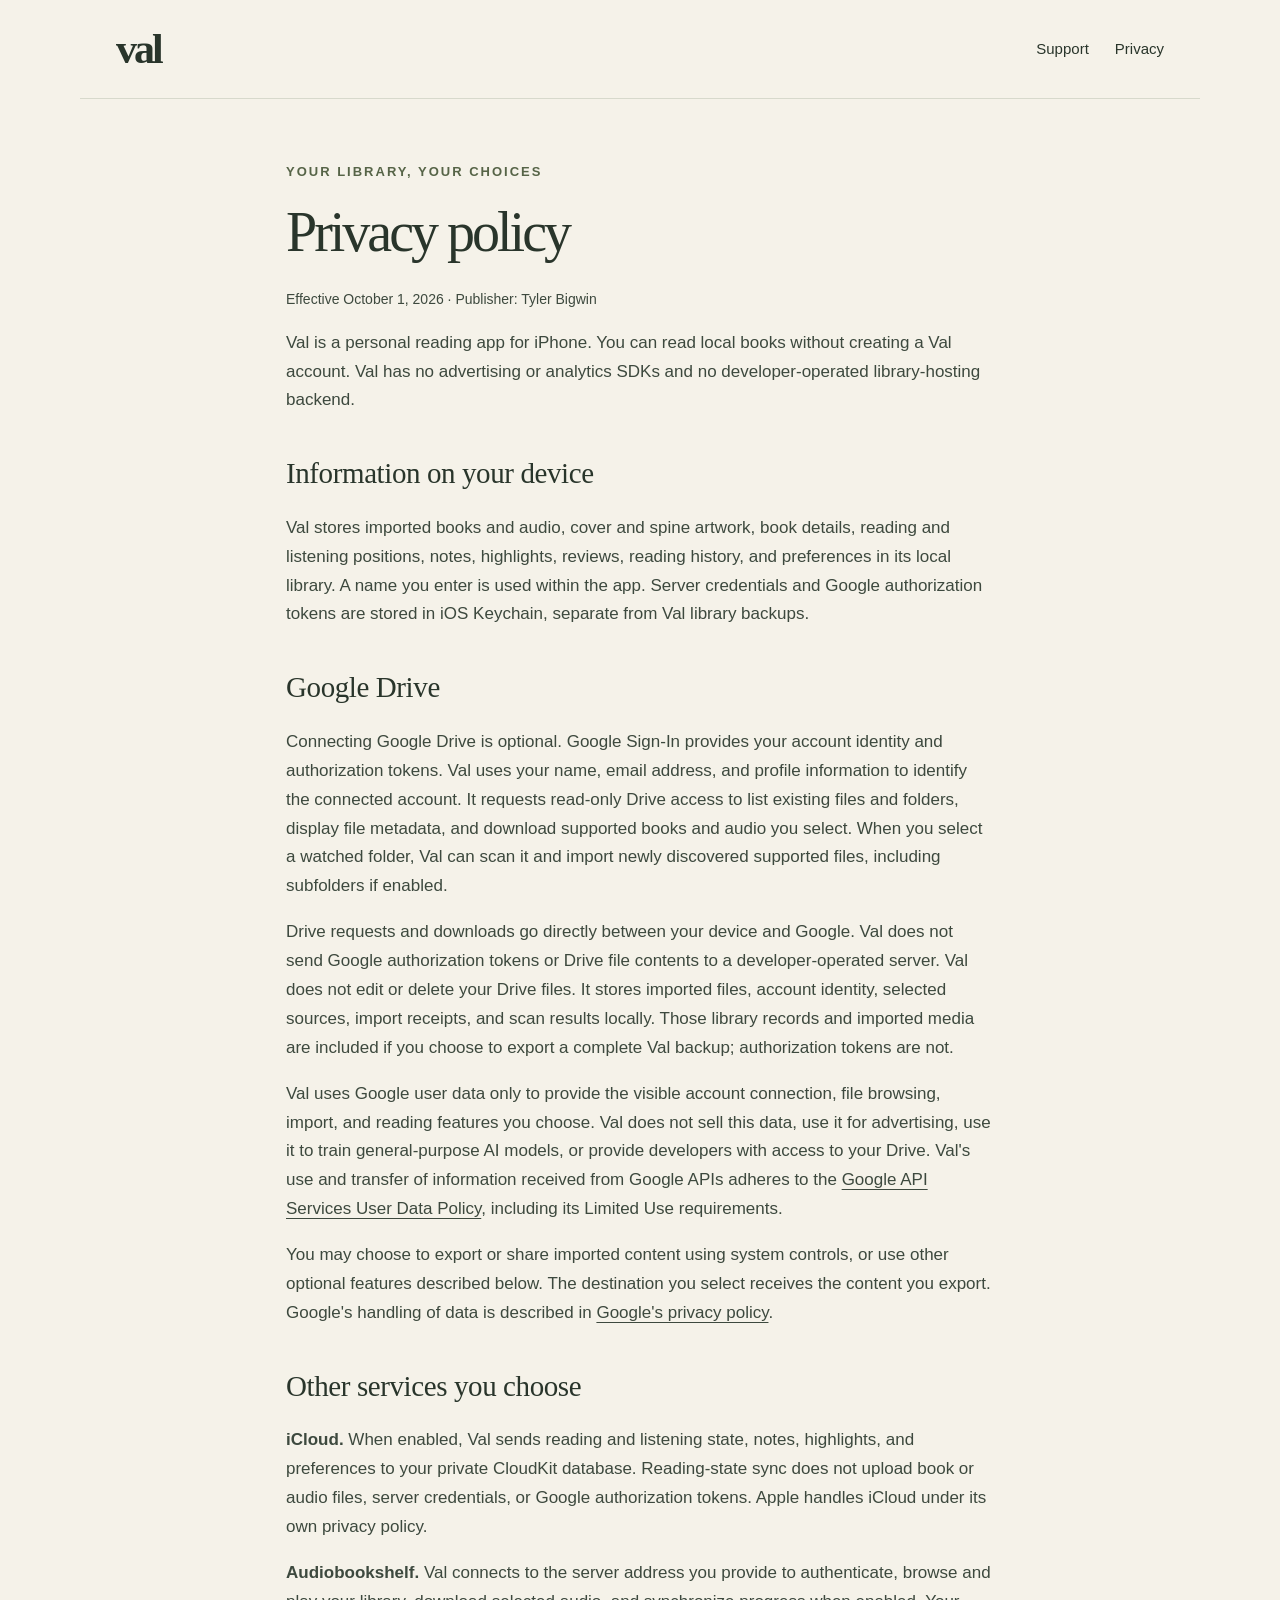
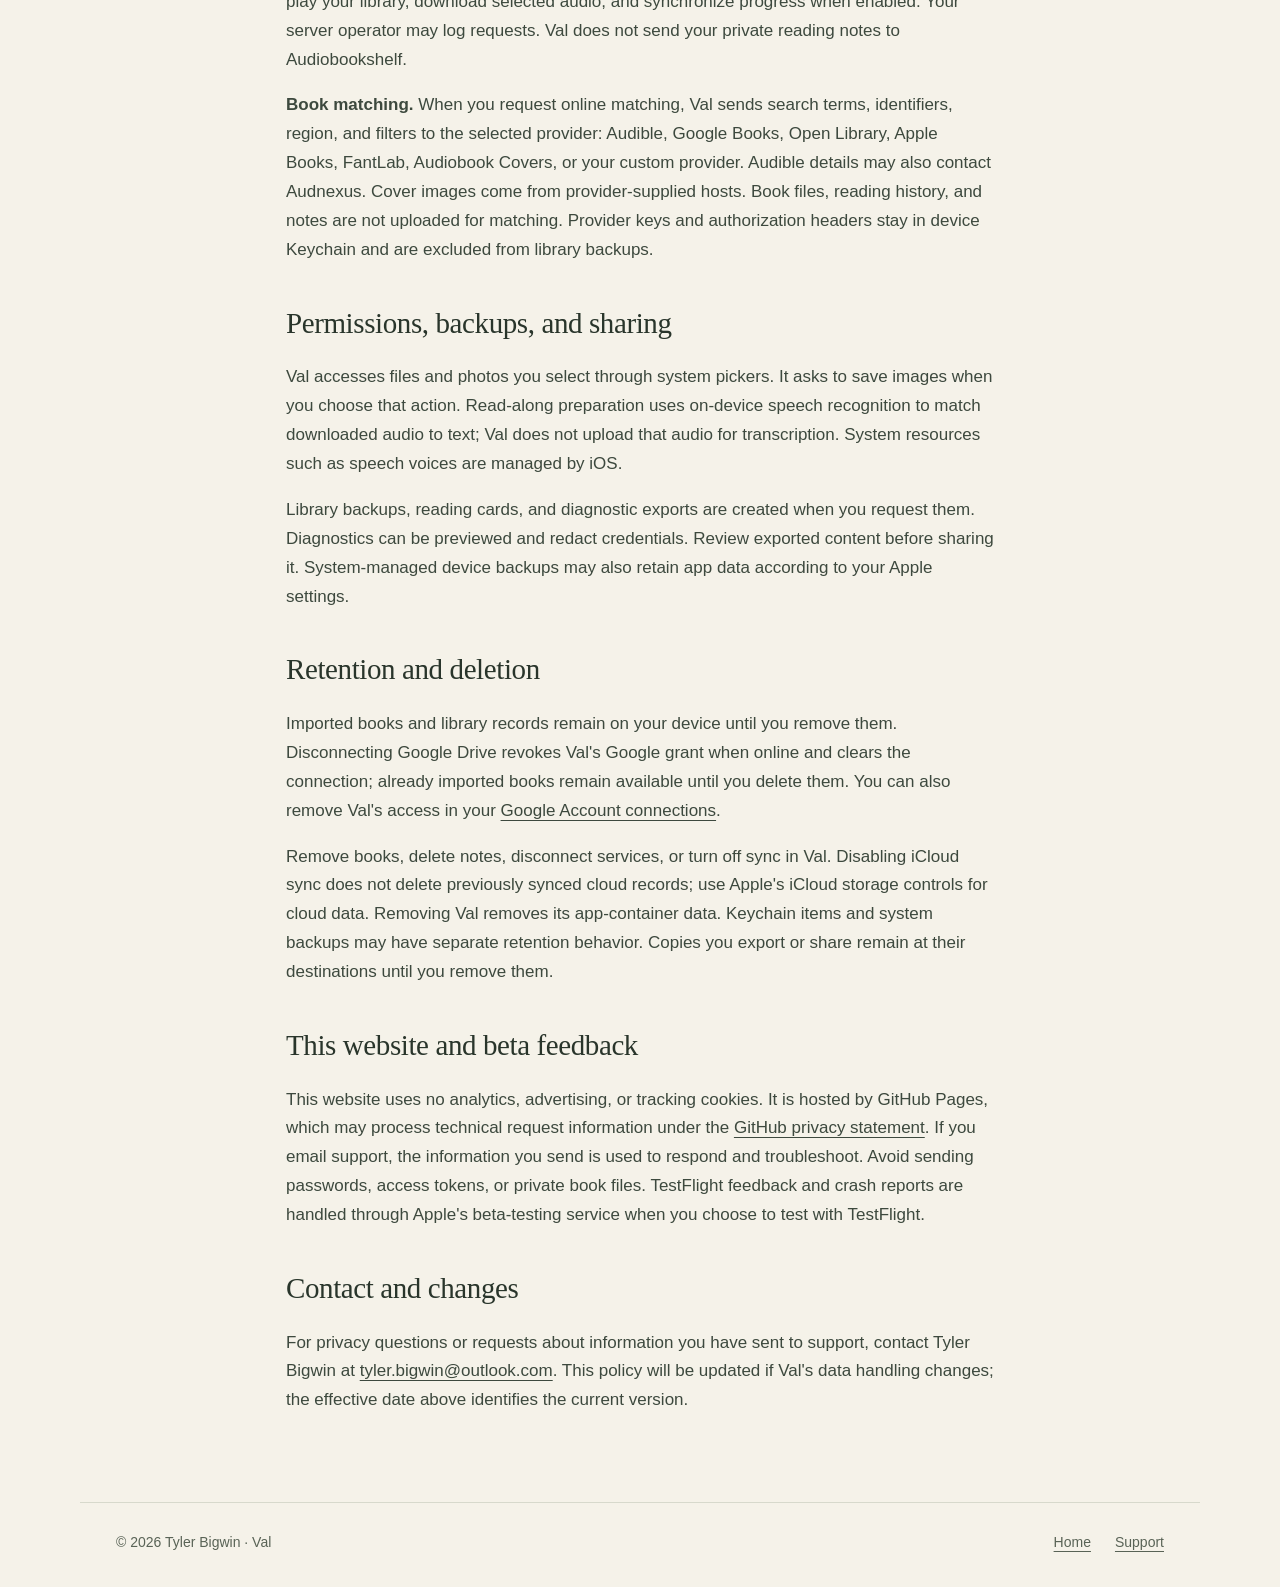
==== privacy/index.html @ 300e4e46 "Publish Val homepage, privacy policy, and support" ====
<!doctype html><html lang="en"><head><meta charset="utf-8"><meta name="viewport" content="width=device-width,initial-scale=1"><title>Privacy policy · Val</title><meta name="description" content="How Val handles your library, optional connections, and Google Drive data."><link rel="icon" href="../assets/icon.png"><link rel="stylesheet" href="../styles.css"><link rel="canonical" href="https://cedartv.github.io/val/privacy/"></head><body><header><a class="brand" href="../" aria-label="Val home">val</a><nav aria-label="Main navigation"><a href="../support/">Support</a><a href="./" aria-current="page">Privacy</a></nav></header><main class="document"><div class="eyebrow">Your library, your choices</div><h1>Privacy policy</h1><p class="small">Effective October 1, 2026 · Publisher: Tyler Bigwin</p><p>Val is a personal reading app for iPhone. You can read local books without creating a Val account. Val has no advertising or analytics SDKs and no developer-operated library-hosting backend.</p>
<h2>Information on your device</h2><p>Val stores imported books and audio, cover and spine artwork, book details, reading and listening positions, notes, highlights, reviews, reading history, and preferences in its local library. A name you enter is used within the app. Server credentials and Google authorization tokens are stored in iOS Keychain, separate from Val library backups.</p>
<h2>Google Drive</h2><p>Connecting Google Drive is optional. Google Sign-In provides your account identity and authorization tokens. Val uses your name, email address, and profile information to identify the connected account. It requests read-only Drive access to list existing files and folders, display file metadata, and download supported books and audio you select. When you select a watched folder, Val can scan it and import newly discovered supported files, including subfolders if enabled.</p><p>Drive requests and downloads go directly between your device and Google. Val does not send Google authorization tokens or Drive file contents to a developer-operated server. Val does not edit or delete your Drive files. It stores imported files, account identity, selected sources, import receipts, and scan results locally. Those library records and imported media are included if you choose to export a complete Val backup; authorization tokens are not.</p><p>Val uses Google user data only to provide the visible account connection, file browsing, import, and reading features you choose. Val does not sell this data, use it for advertising, use it to train general-purpose AI models, or provide developers with access to your Drive. Val's use and transfer of information received from Google APIs adheres to the <a href="https://developers.google.com/terms/api-services-user-data-policy">Google API Services User Data Policy</a>, including its Limited Use requirements.</p><p>You may choose to export or share imported content using system controls, or use other optional features described below. The destination you select receives the content you export. Google's handling of data is described in <a href="https://policies.google.com/privacy">Google's privacy policy</a>.</p>
<h2>Other services you choose</h2><p><strong>iCloud.</strong> When enabled, Val sends reading and listening state, notes, highlights, and preferences to your private CloudKit database. Reading-state sync does not upload book or audio files, server credentials, or Google authorization tokens. Apple handles iCloud under its own privacy policy.</p><p><strong>Audiobookshelf.</strong> Val connects to the server address you provide to authenticate, browse and play your library, download selected audio, and synchronize progress when enabled. Your server operator may log requests. Val does not send your private reading notes to Audiobookshelf.</p><p><strong>Book matching.</strong> When you request online matching, Val sends search terms, identifiers, region, and filters to the selected provider: Audible, Google Books, Open Library, Apple Books, FantLab, Audiobook Covers, or your custom provider. Audible details may also contact Audnexus. Cover images come from provider-supplied hosts. Book files, reading history, and notes are not uploaded for matching. Provider keys and authorization headers stay in device Keychain and are excluded from library backups.</p>
<h2>Permissions, backups, and sharing</h2><p>Val accesses files and photos you select through system pickers. It asks to save images when you choose that action. Read-along preparation uses on-device speech recognition to match downloaded audio to text; Val does not upload that audio for transcription. System resources such as speech voices are managed by iOS.</p><p>Library backups, reading cards, and diagnostic exports are created when you request them. Diagnostics can be previewed and redact credentials. Review exported content before sharing it. System-managed device backups may also retain app data according to your Apple settings.</p>
<h2>Retention and deletion</h2><p>Imported books and library records remain on your device until you remove them. Disconnecting Google Drive revokes Val's Google grant when online and clears the connection; already imported books remain available until you delete them. You can also remove Val's access in your <a href="https://myaccount.google.com/connections">Google Account connections</a>.</p><p>Remove books, delete notes, disconnect services, or turn off sync in Val. Disabling iCloud sync does not delete previously synced cloud records; use Apple's iCloud storage controls for cloud data. Removing Val removes its app-container data. Keychain items and system backups may have separate retention behavior. Copies you export or share remain at their destinations until you remove them.</p>
<h2>This website and beta feedback</h2><p>This website uses no analytics, advertising, or tracking cookies. It is hosted by GitHub Pages, which may process technical request information under the <a href="https://docs.github.com/en/site-policy/privacy-policies/github-general-privacy-statement">GitHub privacy statement</a>. If you email support, the information you send is used to respond and troubleshoot. Avoid sending passwords, access tokens, or private book files. TestFlight feedback and crash reports are handled through Apple's beta-testing service when you choose to test with TestFlight.</p>
<h2>Contact and changes</h2><p>For privacy questions or requests about information you have sent to support, contact Tyler Bigwin at <a href="mailto:tyler.bigwin@outlook.com">tyler.bigwin@outlook.com</a>. This policy will be updated if Val's data handling changes; the effective date above identifies the current version.</p></main><footer><span>© 2026 Tyler Bigwin · Val</span><div class="footer-links"><a href="../">Home</a><a href="../support/">Support</a></div></footer></body></html>
---- styles.css ----
:root{--paper:#f5f2e9;--ink:#29352b;--olive:#566447;--line:#d7d9cc;--muted:#596356;--card:#e6eadc}*{box-sizing:border-box}html{color-scheme:light;scroll-behavior:smooth}body{margin:0;background:var(--paper);color:var(--ink);font:17px/1.7 -apple-system,BlinkMacSystemFont,"Segoe UI",sans-serif}a{color:inherit;text-underline-offset:4px}a:hover{color:#506633}a:focus-visible{outline:3px solid var(--olive);outline-offset:6px}header,main,footer{max-width:1120px;margin:auto;padding:0 36px}header{display:flex;align-items:center;justify-content:space-between;gap:24px;padding-top:28px;padding-bottom:28px;border-bottom:1px solid var(--line)}.brand{font:bold 42px/1 Georgia,serif;text-decoration:none;letter-spacing:-3px}nav{display:flex;gap:26px;font-size:15px}nav a{text-decoration:none}h1,h2,h3{font-family:Georgia,"Times New Roman",serif;font-weight:400;line-height:1.12}h1{font-size:clamp(48px,6.8vw,84px);letter-spacing:-3px;margin:18px 0 24px}h2{font-size:38px;letter-spacing:-1px}h3{font-size:25px}.eyebrow{font-size:13px;letter-spacing:2px;text-transform:uppercase;color:var(--olive);font-weight:650}.hero{display:grid;grid-template-columns:1.1fr .9fr;gap:65px;align-items:center;padding:76px 0 82px}.hero p{max-width:500px}.lead{font-size:20px;line-height:1.65;color:var(--muted)}.button{display:inline-block;padding:13px 23px;border-radius:30px;background:var(--ink);color:var(--paper);text-decoration:none;font-size:15px;margin-top:12px}.button:hover{background:var(--olive);color:white}.phone{display:block;width:min(100%,290px);height:auto;border-radius:32px;box-shadow:0 22px 55px #23342224;margin:auto;border:7px solid #263028}.small{font-size:14px;color:var(--muted)}.features{border-top:1px solid var(--line);padding:54px 0;display:grid;grid-template-columns:repeat(3,1fr);gap:38px}.features p{color:var(--muted);font-size:16px}.reading{display:grid;grid-template-columns:.8fr 1.2fr;gap:72px;align-items:center;padding:52px;background:var(--card);border-radius:24px;margin-bottom:70px}.reading h2{margin-top:0}.reading .phone{max-width:230px}.privacy-note{padding:12px 0 60px;max-width:700px}.document{max-width:780px;padding-top:62px;padding-bottom:70px}.document h1{font-size:56px}.document h2{font-size:29px;letter-spacing:-.4px;margin-top:42px}.document ul{padding-left:24px}.document li{margin-bottom:10px}.notice{padding:20px 24px;background:var(--card);border-radius:12px}.document p,.document li{color:#3d493e}footer{border-top:1px solid var(--line);padding-top:28px;padding-bottom:32px;display:flex;justify-content:space-between;gap:24px;font-size:14px;color:var(--muted)}.footer-links{display:flex;gap:24px}@media(max-width:720px){header,main,footer{padding-left:22px;padding-right:22px}header{padding-top:22px;padding-bottom:22px}nav{gap:17px;font-size:14px}.hero{grid-template-columns:1fr;gap:38px;padding:48px 0}.hero h1{max-width:520px}.hero .phone{width:250px}.features{grid-template-columns:1fr;gap:14px;padding:30px 0}.features h3{margin-bottom:8px}.reading{grid-template-columns:1fr;padding:30px 24px;gap:32px;margin-bottom:45px}.reading .copy{grid-row:1}.reading h2{font-size:34px}.document{padding-top:38px}.document h1{font-size:44px;letter-spacing:-1.5px}footer{flex-direction:column}.lead{font-size:18px}}@media(prefers-reduced-motion:reduce){html{scroll-behavior:auto}}
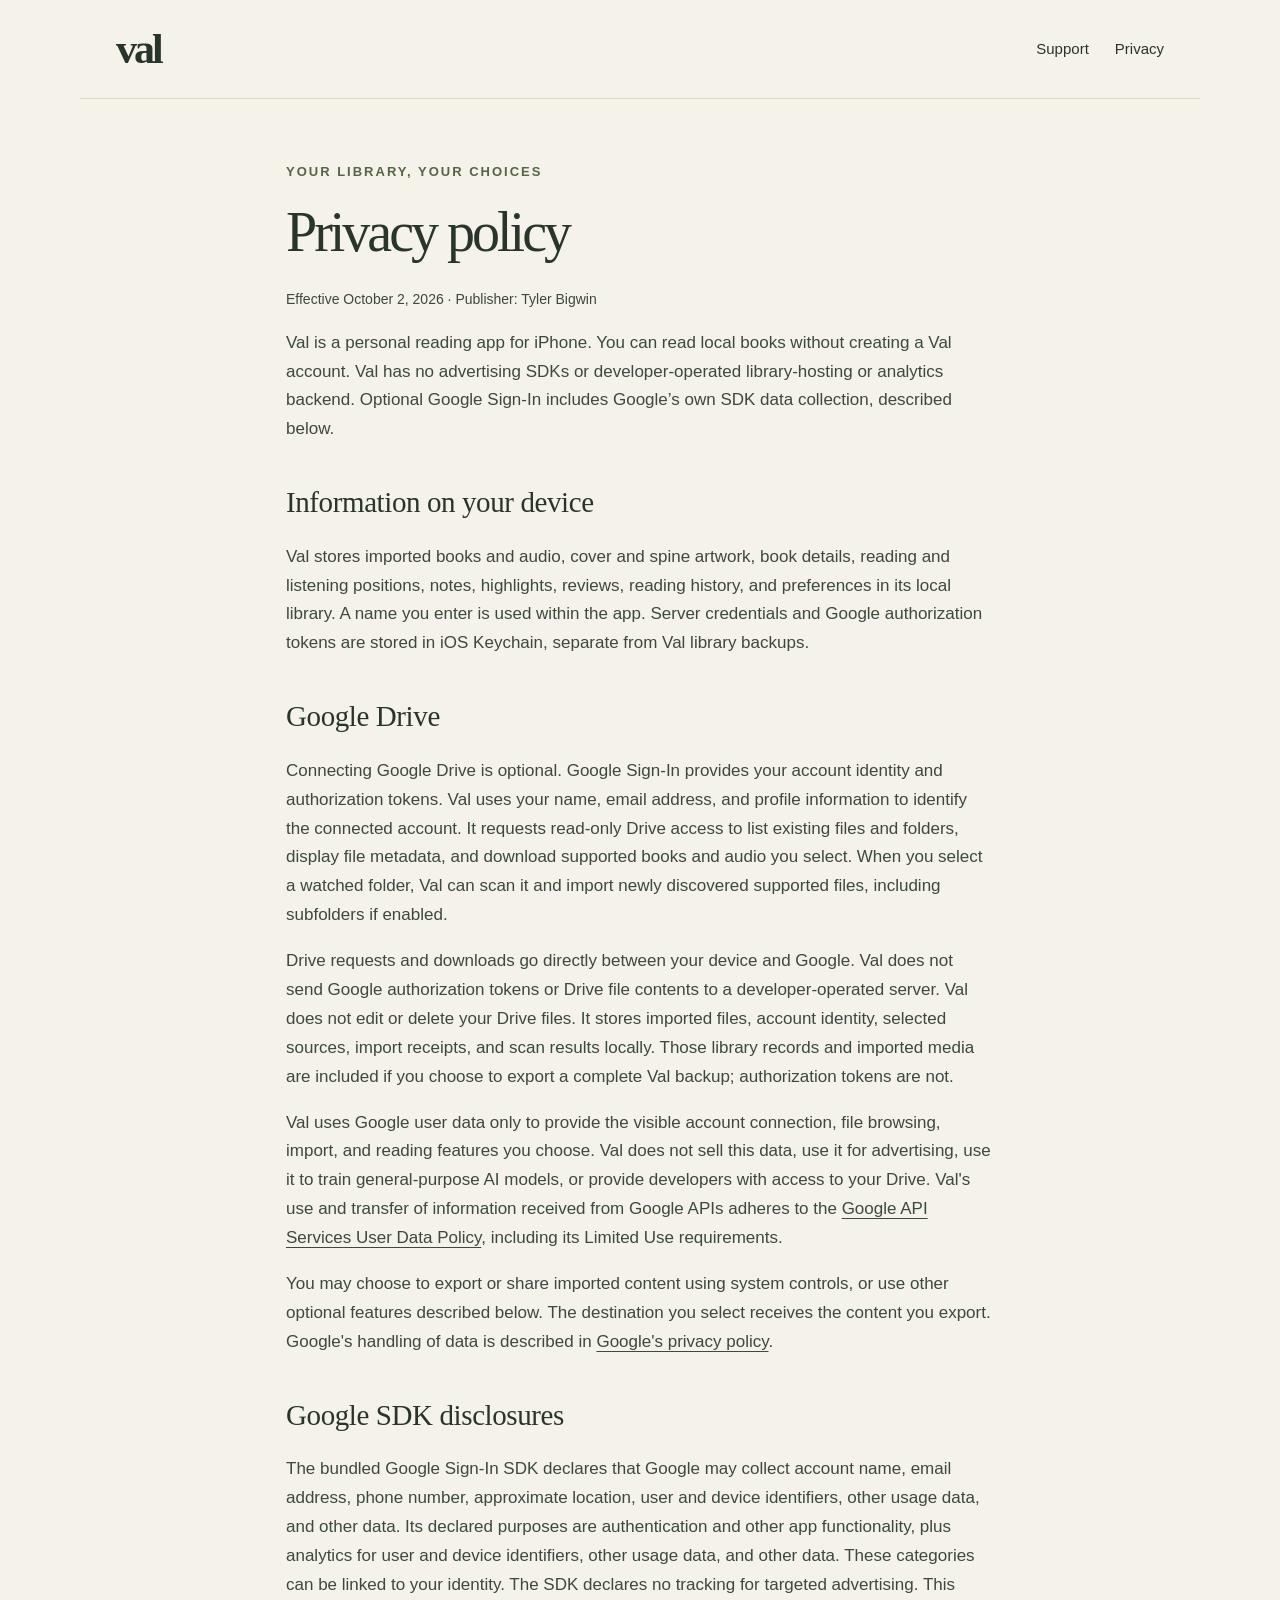
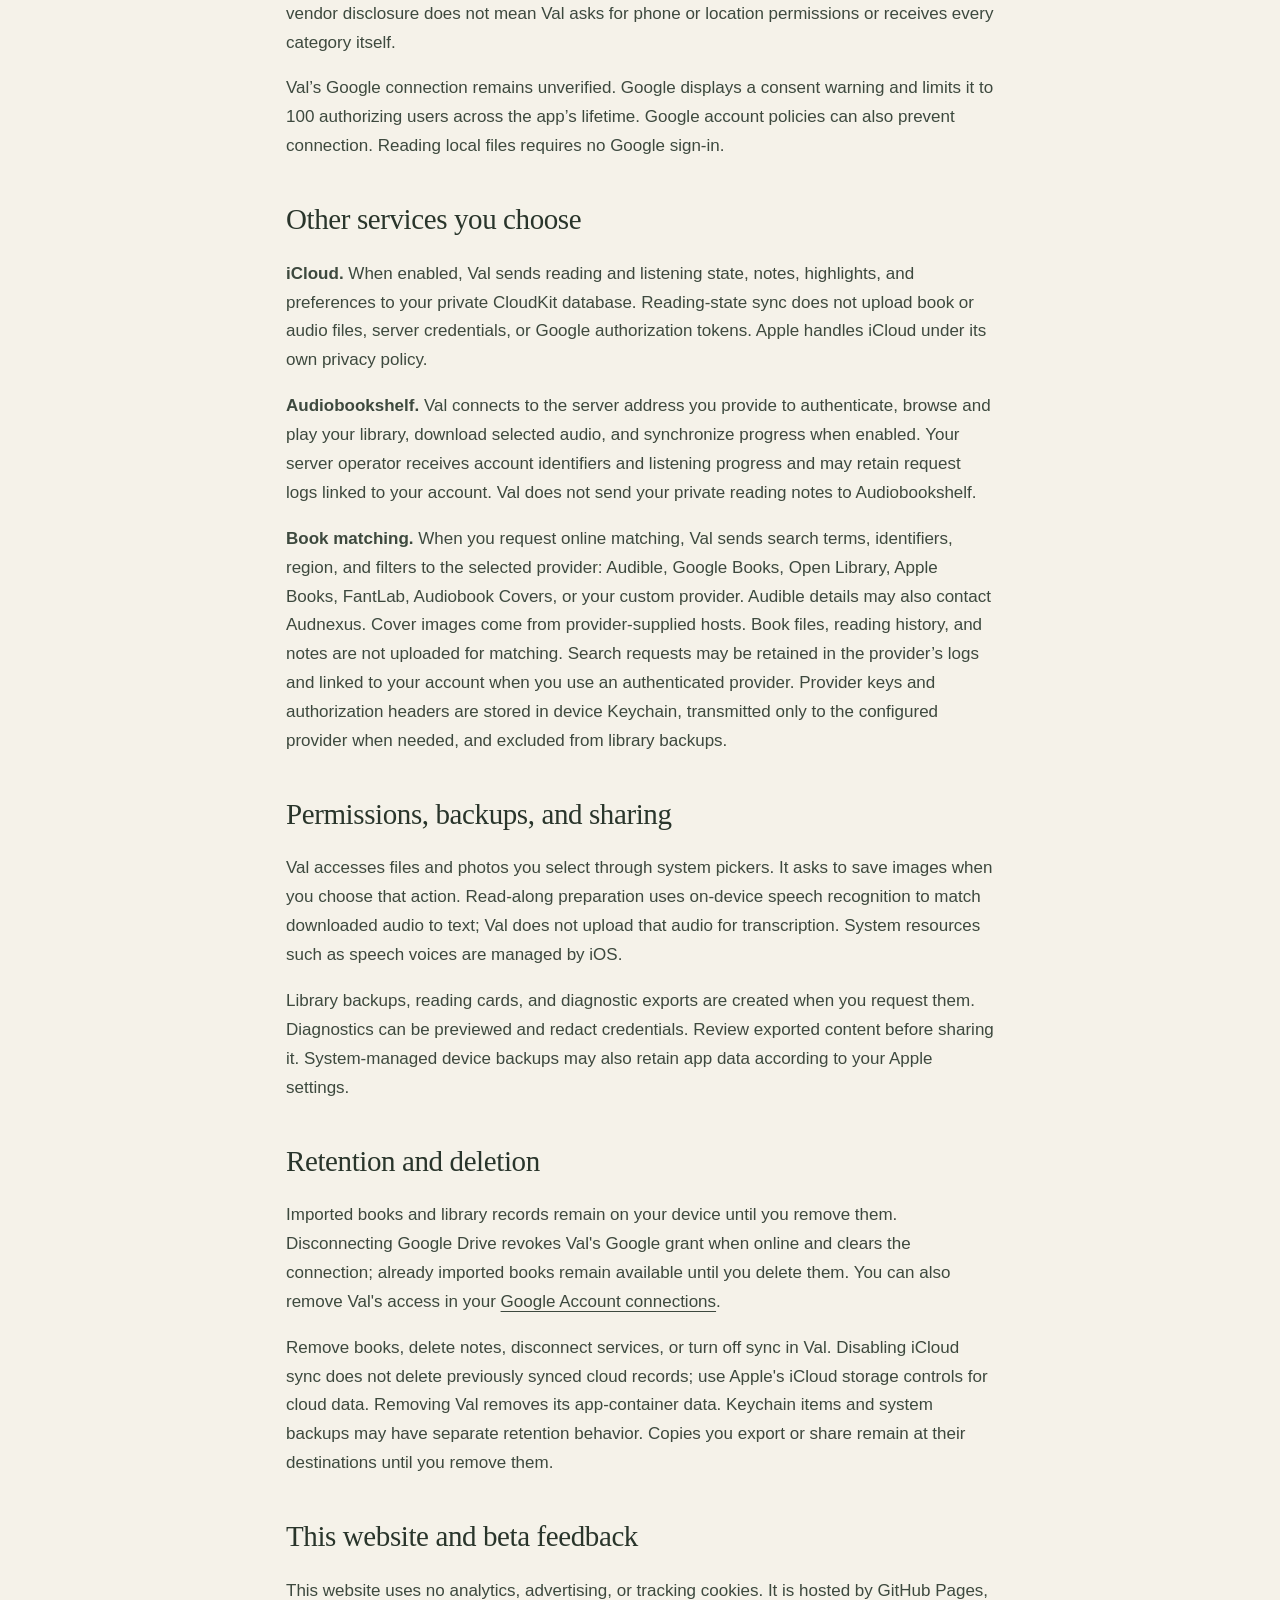
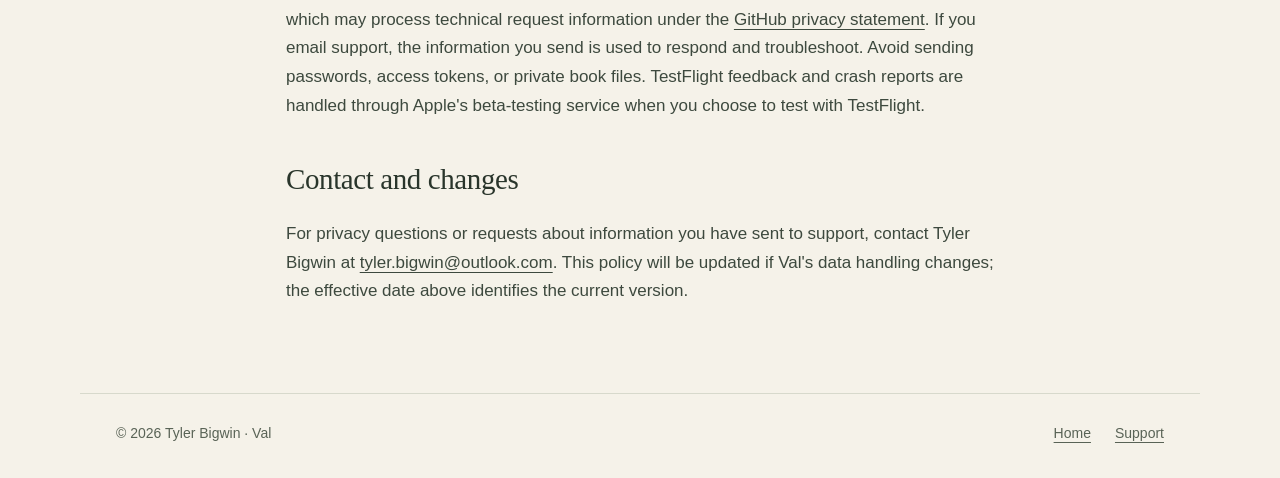
==== commit 82f25a20: "Prepare Canada release information and SDK privacy disclosures" ====
--- a/privacy/index.html
+++ b/privacy/index.html
@@ -1,7 +1,7 @@
-<!doctype html><html lang="en"><head><meta charset="utf-8"><meta name="viewport" content="width=device-width,initial-scale=1"><title>Privacy policy · Val</title><meta name="description" content="How Val handles your library, optional connections, and Google Drive data."><link rel="icon" href="../assets/icon.png"><link rel="stylesheet" href="../styles.css"><link rel="canonical" href="https://cedartv.github.io/val/privacy/"></head><body><header><a class="brand" href="../" aria-label="Val home">val</a><nav aria-label="Main navigation"><a href="../support/">Support</a><a href="./" aria-current="page">Privacy</a></nav></header><main class="document"><div class="eyebrow">Your library, your choices</div><h1>Privacy policy</h1><p class="small">Effective October 1, 2026 · Publisher: Tyler Bigwin</p><p>Val is a personal reading app for iPhone. You can read local books without creating a Val account. Val has no advertising or analytics SDKs and no developer-operated library-hosting backend.</p>
+<!doctype html><html lang="en"><head><meta charset="utf-8"><meta name="viewport" content="width=device-width,initial-scale=1"><title>Privacy policy · Val</title><meta name="description" content="How Val handles your library, optional connections, and Google Drive data."><link rel="icon" href="../assets/icon.png"><link rel="stylesheet" href="../styles.css"><link rel="canonical" href="https://cedartv.github.io/val/privacy/"></head><body><header><a class="brand" href="../" aria-label="Val home">val</a><nav aria-label="Main navigation"><a href="../support/">Support</a><a href="./" aria-current="page">Privacy</a></nav></header><main class="document"><div class="eyebrow">Your library, your choices</div><h1>Privacy policy</h1><p class="small">Effective October 2, 2026 · Publisher: Tyler Bigwin</p><p>Val is a personal reading app for iPhone. You can read local books without creating a Val account. Val has no advertising SDKs or developer-operated library-hosting or analytics backend. Optional Google Sign-In includes Google’s own SDK data collection, described below.</p>
 <h2>Information on your device</h2><p>Val stores imported books and audio, cover and spine artwork, book details, reading and listening positions, notes, highlights, reviews, reading history, and preferences in its local library. A name you enter is used within the app. Server credentials and Google authorization tokens are stored in iOS Keychain, separate from Val library backups.</p>
 <h2>Google Drive</h2><p>Connecting Google Drive is optional. Google Sign-In provides your account identity and authorization tokens. Val uses your name, email address, and profile information to identify the connected account. It requests read-only Drive access to list existing files and folders, display file metadata, and download supported books and audio you select. When you select a watched folder, Val can scan it and import newly discovered supported files, including subfolders if enabled.</p><p>Drive requests and downloads go directly between your device and Google. Val does not send Google authorization tokens or Drive file contents to a developer-operated server. Val does not edit or delete your Drive files. It stores imported files, account identity, selected sources, import receipts, and scan results locally. Those library records and imported media are included if you choose to export a complete Val backup; authorization tokens are not.</p><p>Val uses Google user data only to provide the visible account connection, file browsing, import, and reading features you choose. Val does not sell this data, use it for advertising, use it to train general-purpose AI models, or provide developers with access to your Drive. Val's use and transfer of information received from Google APIs adheres to the <a href="https://developers.google.com/terms/api-services-user-data-policy">Google API Services User Data Policy</a>, including its Limited Use requirements.</p><p>You may choose to export or share imported content using system controls, or use other optional features described below. The destination you select receives the content you export. Google's handling of data is described in <a href="https://policies.google.com/privacy">Google's privacy policy</a>.</p>
-<h2>Other services you choose</h2><p><strong>iCloud.</strong> When enabled, Val sends reading and listening state, notes, highlights, and preferences to your private CloudKit database. Reading-state sync does not upload book or audio files, server credentials, or Google authorization tokens. Apple handles iCloud under its own privacy policy.</p><p><strong>Audiobookshelf.</strong> Val connects to the server address you provide to authenticate, browse and play your library, download selected audio, and synchronize progress when enabled. Your server operator may log requests. Val does not send your private reading notes to Audiobookshelf.</p><p><strong>Book matching.</strong> When you request online matching, Val sends search terms, identifiers, region, and filters to the selected provider: Audible, Google Books, Open Library, Apple Books, FantLab, Audiobook Covers, or your custom provider. Audible details may also contact Audnexus. Cover images come from provider-supplied hosts. Book files, reading history, and notes are not uploaded for matching. Provider keys and authorization headers stay in device Keychain and are excluded from library backups.</p>
+<h2>Google SDK disclosures</h2><p>The bundled Google Sign-In SDK declares that Google may collect account name, email address, phone number, approximate location, user and device identifiers, other usage data, and other data. Its declared purposes are authentication and other app functionality, plus analytics for user and device identifiers, other usage data, and other data. These categories can be linked to your identity. The SDK declares no tracking for targeted advertising. This vendor disclosure does not mean Val asks for phone or location permissions or receives every category itself.</p><p>Val’s Google connection remains unverified. Google displays a consent warning and limits it to 100 authorizing users across the app’s lifetime. Google account policies can also prevent connection. Reading local files requires no Google sign-in.</p><h2>Other services you choose</h2><p><strong>iCloud.</strong> When enabled, Val sends reading and listening state, notes, highlights, and preferences to your private CloudKit database. Reading-state sync does not upload book or audio files, server credentials, or Google authorization tokens. Apple handles iCloud under its own privacy policy.</p><p><strong>Audiobookshelf.</strong> Val connects to the server address you provide to authenticate, browse and play your library, download selected audio, and synchronize progress when enabled. Your server operator receives account identifiers and listening progress and may retain request logs linked to your account. Val does not send your private reading notes to Audiobookshelf.</p><p><strong>Book matching.</strong> When you request online matching, Val sends search terms, identifiers, region, and filters to the selected provider: Audible, Google Books, Open Library, Apple Books, FantLab, Audiobook Covers, or your custom provider. Audible details may also contact Audnexus. Cover images come from provider-supplied hosts. Book files, reading history, and notes are not uploaded for matching. Search requests may be retained in the provider’s logs and linked to your account when you use an authenticated provider. Provider keys and authorization headers are stored in device Keychain, transmitted only to the configured provider when needed, and excluded from library backups.</p>
 <h2>Permissions, backups, and sharing</h2><p>Val accesses files and photos you select through system pickers. It asks to save images when you choose that action. Read-along preparation uses on-device speech recognition to match downloaded audio to text; Val does not upload that audio for transcription. System resources such as speech voices are managed by iOS.</p><p>Library backups, reading cards, and diagnostic exports are created when you request them. Diagnostics can be previewed and redact credentials. Review exported content before sharing it. System-managed device backups may also retain app data according to your Apple settings.</p>
 <h2>Retention and deletion</h2><p>Imported books and library records remain on your device until you remove them. Disconnecting Google Drive revokes Val's Google grant when online and clears the connection; already imported books remain available until you delete them. You can also remove Val's access in your <a href="https://myaccount.google.com/connections">Google Account connections</a>.</p><p>Remove books, delete notes, disconnect services, or turn off sync in Val. Disabling iCloud sync does not delete previously synced cloud records; use Apple's iCloud storage controls for cloud data. Removing Val removes its app-container data. Keychain items and system backups may have separate retention behavior. Copies you export or share remain at their destinations until you remove them.</p>
 <h2>This website and beta feedback</h2><p>This website uses no analytics, advertising, or tracking cookies. It is hosted by GitHub Pages, which may process technical request information under the <a href="https://docs.github.com/en/site-policy/privacy-policies/github-general-privacy-statement">GitHub privacy statement</a>. If you email support, the information you send is used to respond and troubleshoot. Avoid sending passwords, access tokens, or private book files. TestFlight feedback and crash reports are handled through Apple's beta-testing service when you choose to test with TestFlight.</p>
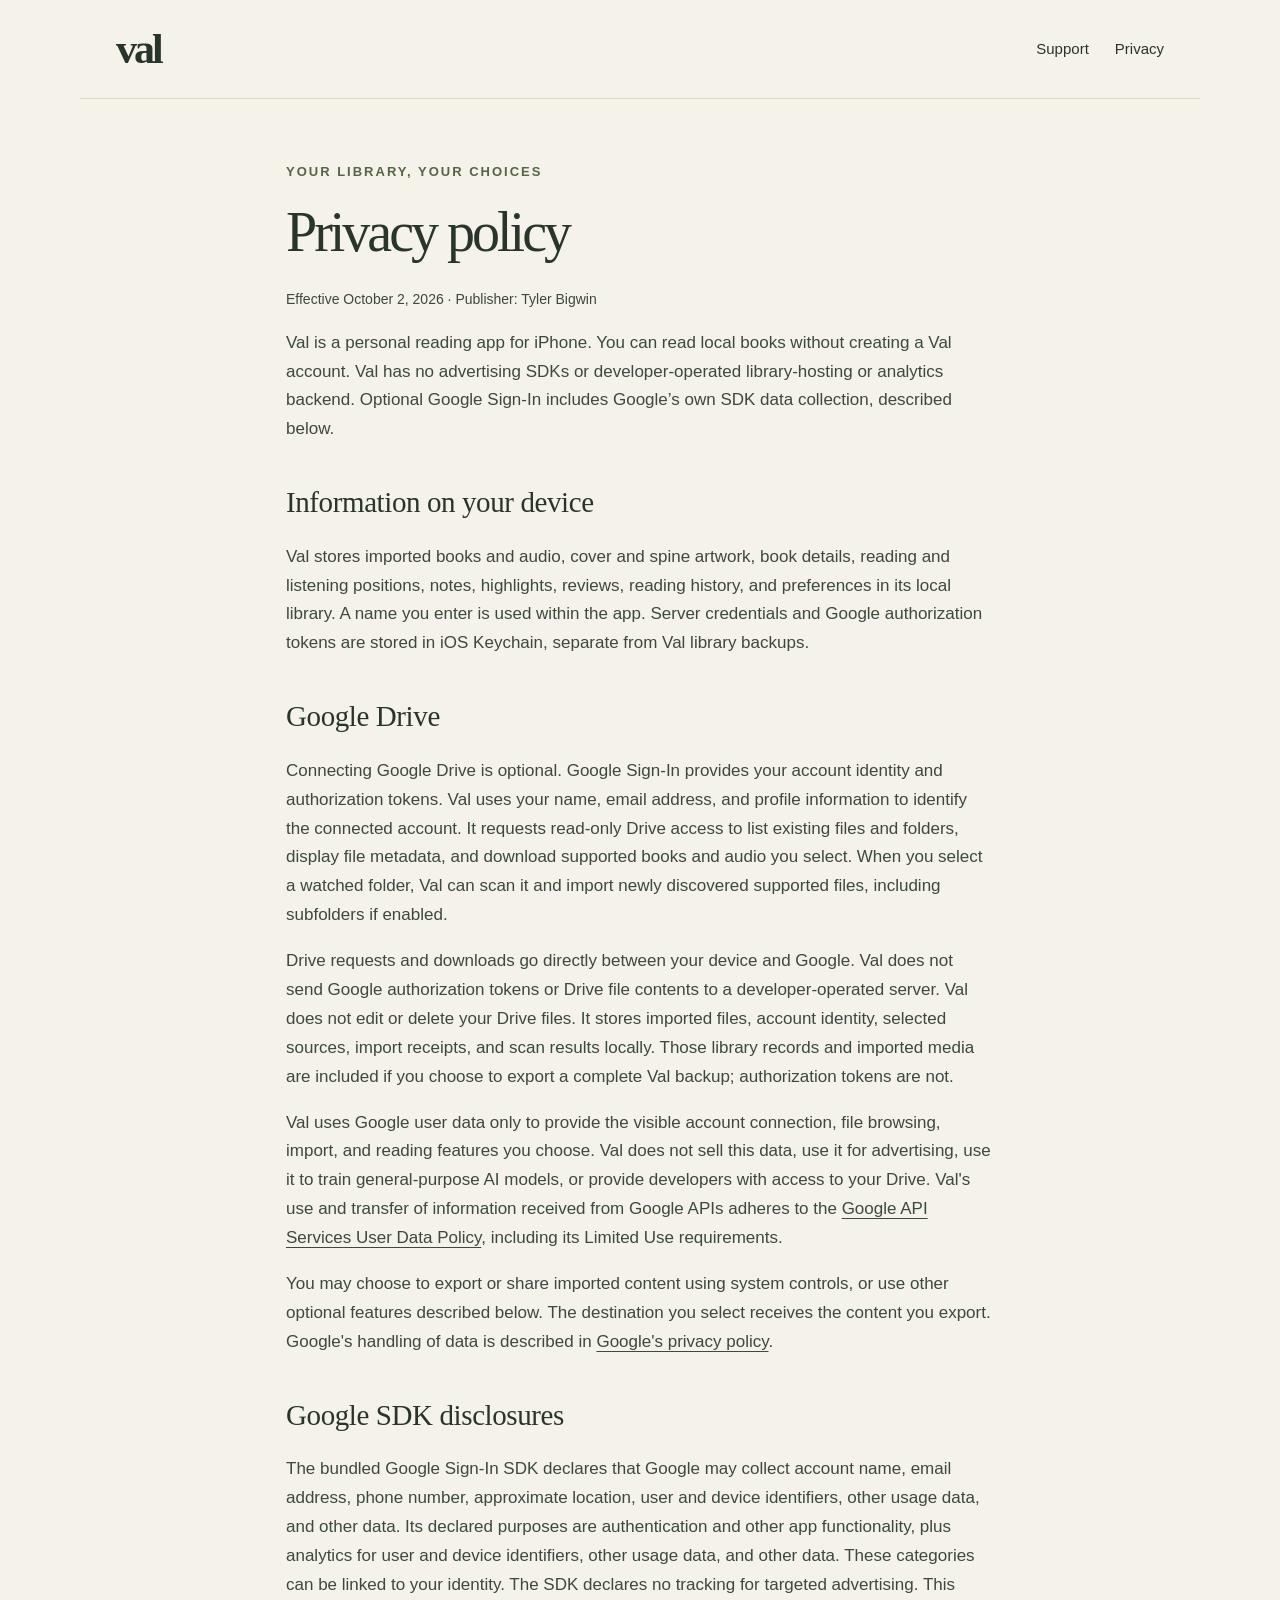
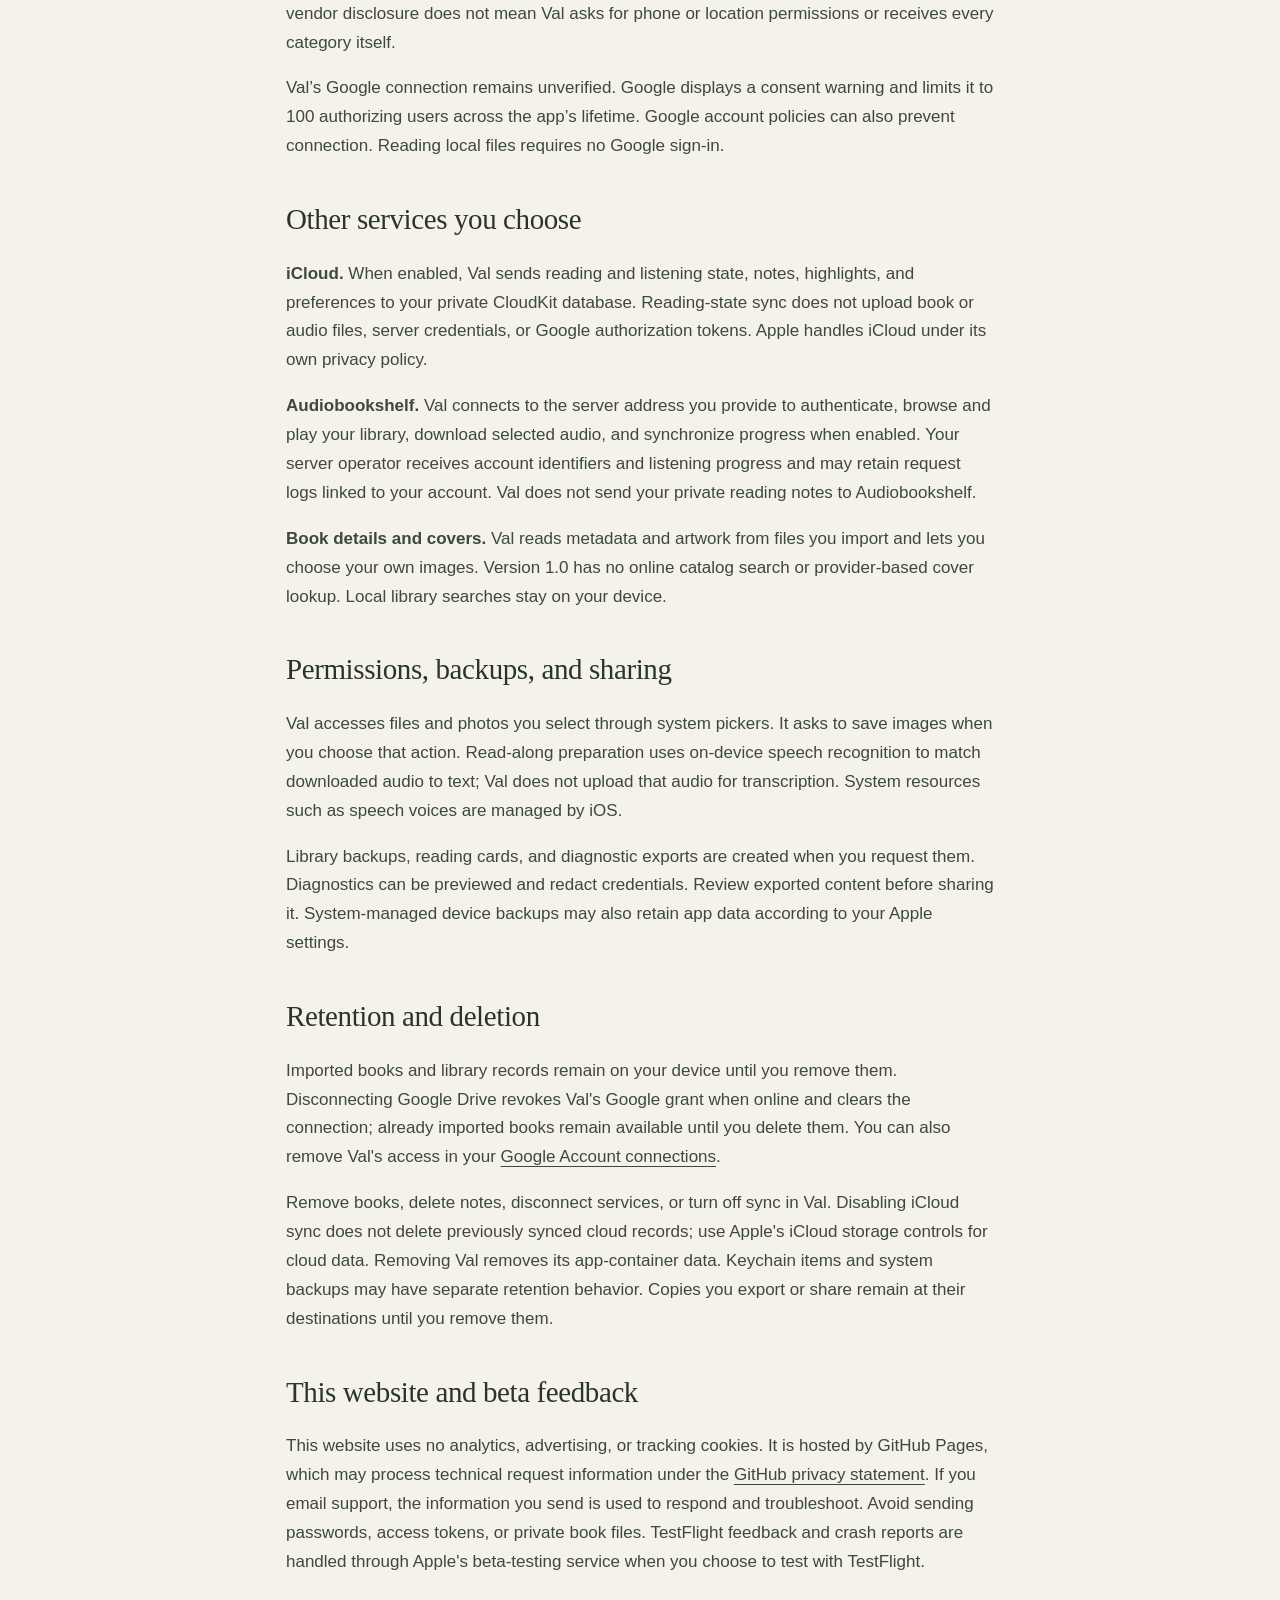
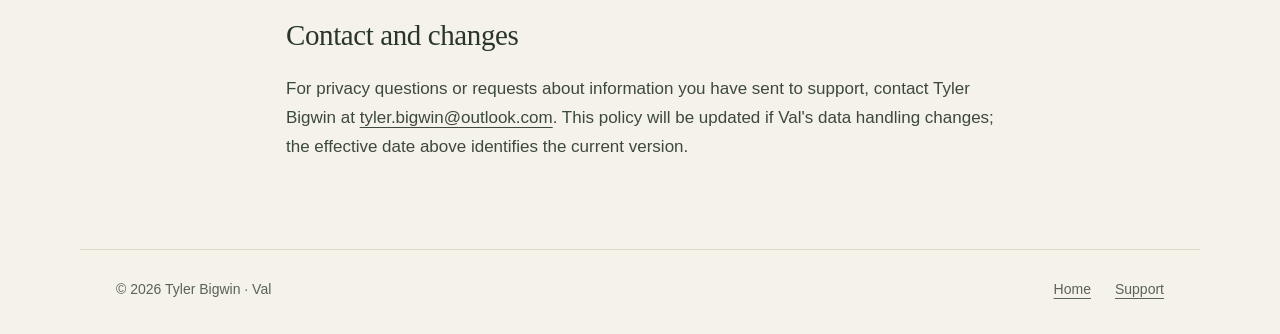
==== commit 64cfc563: "Describe local metadata workflow for first release" ====
--- a/privacy/index.html
+++ b/privacy/index.html
@@ -1,7 +1,7 @@
 <!doctype html><html lang="en"><head><meta charset="utf-8"><meta name="viewport" content="width=device-width,initial-scale=1"><title>Privacy policy · Val</title><meta name="description" content="How Val handles your library, optional connections, and Google Drive data."><link rel="icon" href="../assets/icon.png"><link rel="stylesheet" href="../styles.css"><link rel="canonical" href="https://cedartv.github.io/val/privacy/"></head><body><header><a class="brand" href="../" aria-label="Val home">val</a><nav aria-label="Main navigation"><a href="../support/">Support</a><a href="./" aria-current="page">Privacy</a></nav></header><main class="document"><div class="eyebrow">Your library, your choices</div><h1>Privacy policy</h1><p class="small">Effective October 2, 2026 · Publisher: Tyler Bigwin</p><p>Val is a personal reading app for iPhone. You can read local books without creating a Val account. Val has no advertising SDKs or developer-operated library-hosting or analytics backend. Optional Google Sign-In includes Google’s own SDK data collection, described below.</p>
 <h2>Information on your device</h2><p>Val stores imported books and audio, cover and spine artwork, book details, reading and listening positions, notes, highlights, reviews, reading history, and preferences in its local library. A name you enter is used within the app. Server credentials and Google authorization tokens are stored in iOS Keychain, separate from Val library backups.</p>
 <h2>Google Drive</h2><p>Connecting Google Drive is optional. Google Sign-In provides your account identity and authorization tokens. Val uses your name, email address, and profile information to identify the connected account. It requests read-only Drive access to list existing files and folders, display file metadata, and download supported books and audio you select. When you select a watched folder, Val can scan it and import newly discovered supported files, including subfolders if enabled.</p><p>Drive requests and downloads go directly between your device and Google. Val does not send Google authorization tokens or Drive file contents to a developer-operated server. Val does not edit or delete your Drive files. It stores imported files, account identity, selected sources, import receipts, and scan results locally. Those library records and imported media are included if you choose to export a complete Val backup; authorization tokens are not.</p><p>Val uses Google user data only to provide the visible account connection, file browsing, import, and reading features you choose. Val does not sell this data, use it for advertising, use it to train general-purpose AI models, or provide developers with access to your Drive. Val's use and transfer of information received from Google APIs adheres to the <a href="https://developers.google.com/terms/api-services-user-data-policy">Google API Services User Data Policy</a>, including its Limited Use requirements.</p><p>You may choose to export or share imported content using system controls, or use other optional features described below. The destination you select receives the content you export. Google's handling of data is described in <a href="https://policies.google.com/privacy">Google's privacy policy</a>.</p>
-<h2>Google SDK disclosures</h2><p>The bundled Google Sign-In SDK declares that Google may collect account name, email address, phone number, approximate location, user and device identifiers, other usage data, and other data. Its declared purposes are authentication and other app functionality, plus analytics for user and device identifiers, other usage data, and other data. These categories can be linked to your identity. The SDK declares no tracking for targeted advertising. This vendor disclosure does not mean Val asks for phone or location permissions or receives every category itself.</p><p>Val’s Google connection remains unverified. Google displays a consent warning and limits it to 100 authorizing users across the app’s lifetime. Google account policies can also prevent connection. Reading local files requires no Google sign-in.</p><h2>Other services you choose</h2><p><strong>iCloud.</strong> When enabled, Val sends reading and listening state, notes, highlights, and preferences to your private CloudKit database. Reading-state sync does not upload book or audio files, server credentials, or Google authorization tokens. Apple handles iCloud under its own privacy policy.</p><p><strong>Audiobookshelf.</strong> Val connects to the server address you provide to authenticate, browse and play your library, download selected audio, and synchronize progress when enabled. Your server operator receives account identifiers and listening progress and may retain request logs linked to your account. Val does not send your private reading notes to Audiobookshelf.</p><p><strong>Book matching.</strong> When you request online matching, Val sends search terms, identifiers, region, and filters to the selected provider: Audible, Google Books, Open Library, Apple Books, FantLab, Audiobook Covers, or your custom provider. Audible details may also contact Audnexus. Cover images come from provider-supplied hosts. Book files, reading history, and notes are not uploaded for matching. Search requests may be retained in the provider’s logs and linked to your account when you use an authenticated provider. Provider keys and authorization headers are stored in device Keychain, transmitted only to the configured provider when needed, and excluded from library backups.</p>
+<h2>Google SDK disclosures</h2><p>The bundled Google Sign-In SDK declares that Google may collect account name, email address, phone number, approximate location, user and device identifiers, other usage data, and other data. Its declared purposes are authentication and other app functionality, plus analytics for user and device identifiers, other usage data, and other data. These categories can be linked to your identity. The SDK declares no tracking for targeted advertising. This vendor disclosure does not mean Val asks for phone or location permissions or receives every category itself.</p><p>Val’s Google connection remains unverified. Google displays a consent warning and limits it to 100 authorizing users across the app’s lifetime. Google account policies can also prevent connection. Reading local files requires no Google sign-in.</p><h2>Other services you choose</h2><p><strong>iCloud.</strong> When enabled, Val sends reading and listening state, notes, highlights, and preferences to your private CloudKit database. Reading-state sync does not upload book or audio files, server credentials, or Google authorization tokens. Apple handles iCloud under its own privacy policy.</p><p><strong>Audiobookshelf.</strong> Val connects to the server address you provide to authenticate, browse and play your library, download selected audio, and synchronize progress when enabled. Your server operator receives account identifiers and listening progress and may retain request logs linked to your account. Val does not send your private reading notes to Audiobookshelf.</p><p><strong>Book details and covers.</strong> Val reads metadata and artwork from files you import and lets you choose your own images. Version 1.0 has no online catalog search or provider-based cover lookup. Local library searches stay on your device.</p>
 <h2>Permissions, backups, and sharing</h2><p>Val accesses files and photos you select through system pickers. It asks to save images when you choose that action. Read-along preparation uses on-device speech recognition to match downloaded audio to text; Val does not upload that audio for transcription. System resources such as speech voices are managed by iOS.</p><p>Library backups, reading cards, and diagnostic exports are created when you request them. Diagnostics can be previewed and redact credentials. Review exported content before sharing it. System-managed device backups may also retain app data according to your Apple settings.</p>
 <h2>Retention and deletion</h2><p>Imported books and library records remain on your device until you remove them. Disconnecting Google Drive revokes Val's Google grant when online and clears the connection; already imported books remain available until you delete them. You can also remove Val's access in your <a href="https://myaccount.google.com/connections">Google Account connections</a>.</p><p>Remove books, delete notes, disconnect services, or turn off sync in Val. Disabling iCloud sync does not delete previously synced cloud records; use Apple's iCloud storage controls for cloud data. Removing Val removes its app-container data. Keychain items and system backups may have separate retention behavior. Copies you export or share remain at their destinations until you remove them.</p>
 <h2>This website and beta feedback</h2><p>This website uses no analytics, advertising, or tracking cookies. It is hosted by GitHub Pages, which may process technical request information under the <a href="https://docs.github.com/en/site-policy/privacy-policies/github-general-privacy-statement">GitHub privacy statement</a>. If you email support, the information you send is used to respond and troubleshoot. Avoid sending passwords, access tokens, or private book files. TestFlight feedback and crash reports are handled through Apple's beta-testing service when you choose to test with TestFlight.</p>
